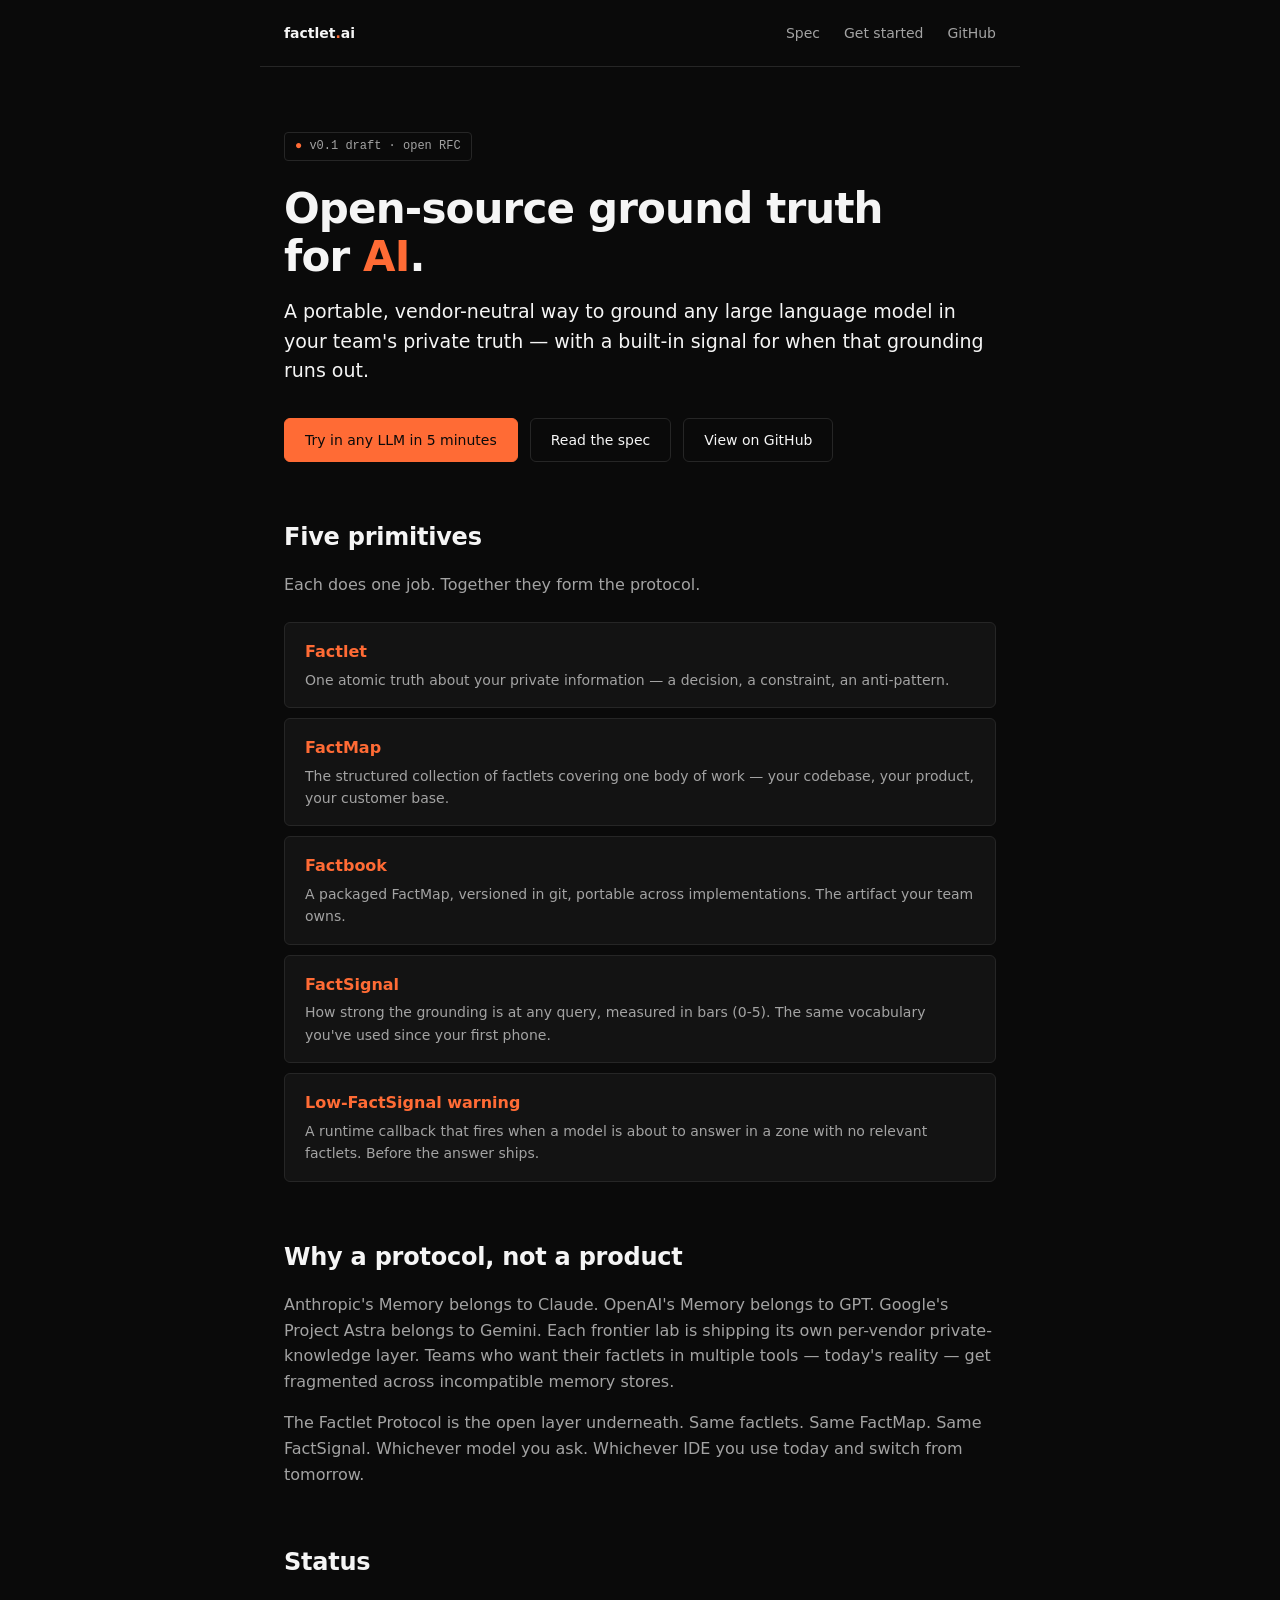
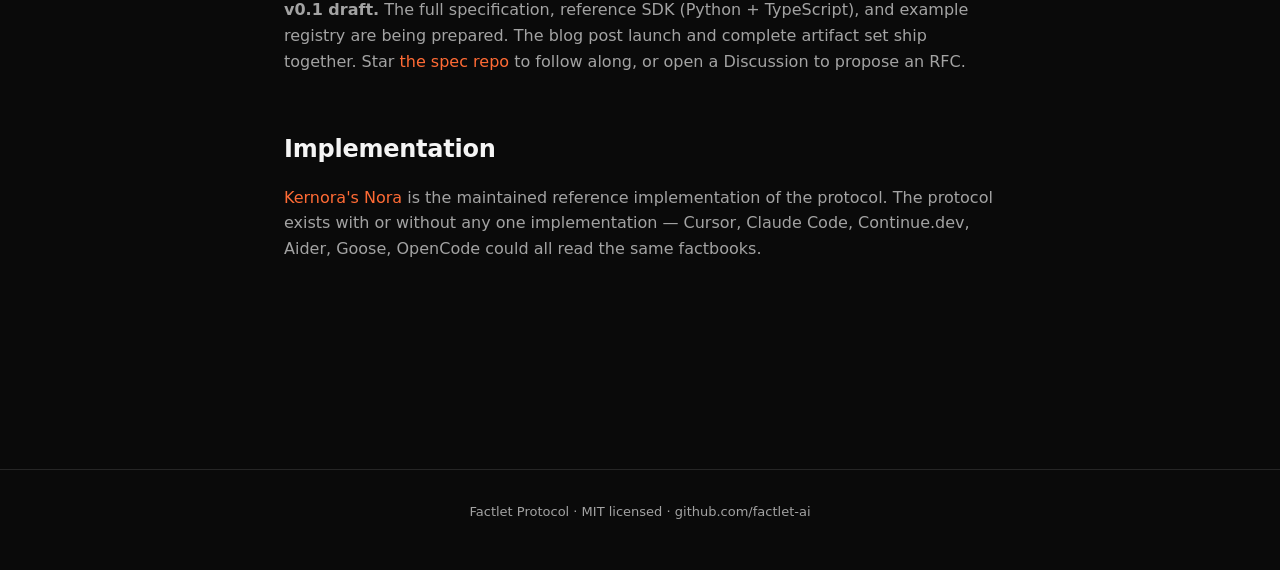
==== index.html @ 5bcba6ea "feat(site): add index.html" ====
<!DOCTYPE html>
<html lang="en">
<head>
  <meta charset="UTF-8">
  <meta name="viewport" content="width=device-width, initial-scale=1.0">
  <title>Factlet Protocol — open-source ground truth for AI</title>
  <meta name="description" content="An open, vendor-neutral specification for grounding any AI in your team's private truth — with a built-in signal for when that grounding runs out.">
  <link rel="stylesheet" href="styles.css">
</head>
<body>
  <nav>
    <a class="brand" href="/">factlet<span class="accent">.</span>ai</a>
    <ul>
      <li><a href="/protocol">Spec</a></li>
      <li><a href="/getting-started">Get started</a></li>
      <li><a href="https://github.com/factlet-ai">GitHub</a></li>
    </ul>
  </nav>

  <main class="container">
    <span class="badge"><span class="dot">●</span> v0.1 draft · open RFC</span>

    <h1>Open-source ground truth<br>for <span class="accent">AI</span>.</h1>

    <p class="lede">A portable, vendor-neutral way to ground any large language model in your team's private truth — with a built-in signal for when that grounding runs out.</p>

    <div class="cta-row">
      <a href="/getting-started" class="cta primary">Try in any LLM in 5 minutes</a>
      <a href="/protocol" class="cta">Read the spec</a>
      <a href="https://github.com/factlet-ai" class="cta">View on GitHub</a>
    </div>

    <h2>Five primitives</h2>
    <p>Each does one job. Together they form the protocol.</p>
    <ul class="primitives">
      <li><strong>Factlet</strong><p>One atomic truth about your private information — a decision, a constraint, an anti-pattern.</p></li>
      <li><strong>FactMap</strong><p>The structured collection of factlets covering one body of work — your codebase, your product, your customer base.</p></li>
      <li><strong>Factbook</strong><p>A packaged FactMap, versioned in git, portable across implementations. The artifact your team owns.</p></li>
      <li><strong>FactSignal</strong><p>How strong the grounding is at any query, measured in bars (0-5). The same vocabulary you've used since your first phone.</p></li>
      <li><strong>Low-FactSignal warning</strong><p>A runtime callback that fires when a model is about to answer in a zone with no relevant factlets. Before the answer ships.</p></li>
    </ul>

    <h2>Why a protocol, not a product</h2>
    <p>Anthropic's Memory belongs to Claude. OpenAI's Memory belongs to GPT. Google's Project Astra belongs to Gemini. Each frontier lab is shipping its own per-vendor private-knowledge layer. Teams who want their factlets in multiple tools — today's reality — get fragmented across incompatible memory stores.</p>
    <p>The Factlet Protocol is the open layer underneath. Same factlets. Same FactMap. Same FactSignal. Whichever model you ask. Whichever IDE you use today and switch from tomorrow.</p>

    <h2>Status</h2>
    <p><strong>v0.1 draft.</strong> The full specification, reference SDK (Python + TypeScript), and example registry are being prepared. The blog post launch and complete artifact set ship together. Star <a href="https://github.com/factlet-ai/spec">the spec repo</a> to follow along, or open a Discussion to propose an RFC.</p>

    <h2>Implementation</h2>
    <p><a href="https://kernora.ai">Kernora's Nora</a> is the maintained reference implementation of the protocol. The protocol exists with or without any one implementation — Cursor, Claude Code, Continue.dev, Aider, Goose, OpenCode could all read the same factbooks.</p>
  </main>

  <footer>
    <p>Factlet Protocol · MIT licensed · <a href="https://github.com/factlet-ai">github.com/factlet-ai</a></p>
  </footer>
</body>
</html>
---- styles.css ----
:root {
  --bg: #0a0a0a;
  --bg-card: #131313;
  --fg: #f5f5f5;
  --fg-dim: #a3a3a3;
  --fg-muted: #525252;
  --accent: #ff6b35;
  --accent-dim: #cc5429;
  --border: #262626;
  --code-bg: #1a1a1a;
}

* { box-sizing: border-box; margin: 0; padding: 0; }

html { scroll-behavior: smooth; }

body {
  background: var(--bg);
  color: var(--fg);
  font-family: -apple-system, BlinkMacSystemFont, "Segoe UI", system-ui, sans-serif;
  font-size: 16px;
  line-height: 1.6;
  -webkit-font-smoothing: antialiased;
}

.container {
  max-width: 760px;
  margin: 0 auto;
  padding: 64px 24px 96px;
}

nav {
  display: flex;
  justify-content: space-between;
  align-items: center;
  padding: 20px 24px;
  border-bottom: 1px solid var(--border);
  max-width: 760px;
  margin: 0 auto;
}
nav .brand { font-weight: 600; color: var(--fg); text-decoration: none; }
nav .brand .accent { color: var(--accent); }
nav ul { list-style: none; display: flex; gap: 24px; }
nav a { color: var(--fg-dim); text-decoration: none; font-size: 14px; }
nav a:hover { color: var(--fg); }

h1 {
  font-size: 42px;
  font-weight: 700;
  line-height: 1.15;
  letter-spacing: -0.02em;
  margin-bottom: 16px;
}
h1 .accent { color: var(--accent); }

h2 {
  font-size: 24px;
  font-weight: 600;
  margin-top: 56px;
  margin-bottom: 16px;
  letter-spacing: -0.01em;
}

h3 {
  font-size: 18px;
  font-weight: 600;
  margin-top: 32px;
  margin-bottom: 12px;
  color: var(--fg);
}

p { margin-bottom: 16px; color: var(--fg-dim); }
p.lede { font-size: 19px; line-height: 1.55; color: var(--fg); margin-bottom: 28px; }

a { color: var(--accent); text-decoration: none; }
a:hover { color: var(--accent-dim); text-decoration: underline; }

.badge {
  display: inline-block;
  font-size: 12px;
  padding: 4px 10px;
  border: 1px solid var(--border);
  border-radius: 4px;
  color: var(--fg-dim);
  margin-bottom: 24px;
  font-family: ui-monospace, SFMono-Regular, monospace;
}
.badge .dot { color: var(--accent); }

.primitives {
  list-style: none;
  margin: 24px 0;
}
.primitives li {
  padding: 16px 20px;
  background: var(--bg-card);
  border: 1px solid var(--border);
  border-radius: 6px;
  margin-bottom: 10px;
}
.primitives strong { color: var(--accent); font-weight: 600; }
.primitives p { margin: 4px 0 0; font-size: 14px; }

.cta-row {
  display: flex;
  gap: 12px;
  flex-wrap: wrap;
  margin-top: 32px;
  margin-bottom: 24px;
}
.cta {
  display: inline-block;
  padding: 10px 20px;
  border-radius: 6px;
  font-size: 14px;
  font-weight: 500;
  text-decoration: none;
  border: 1px solid var(--border);
  color: var(--fg);
}
.cta.primary { background: var(--accent); color: #0a0a0a; border-color: var(--accent); }
.cta.primary:hover { background: var(--accent-dim); border-color: var(--accent-dim); text-decoration: none; }
.cta:hover { border-color: var(--fg-muted); text-decoration: none; }

pre {
  background: var(--code-bg);
  border: 1px solid var(--border);
  border-radius: 6px;
  padding: 16px;
  overflow-x: auto;
  font-family: ui-monospace, SFMono-Regular, "SF Mono", monospace;
  font-size: 13px;
  line-height: 1.5;
  color: var(--fg);
  margin: 16px 0;
}
code {
  font-family: ui-monospace, SFMono-Regular, monospace;
  font-size: 0.9em;
  color: var(--accent);
  background: var(--code-bg);
  padding: 2px 6px;
  border-radius: 3px;
}
pre code { background: none; padding: 0; color: var(--fg); font-size: 13px; }

footer {
  border-top: 1px solid var(--border);
  margin-top: 96px;
  padding: 32px 24px;
  text-align: center;
  color: var(--fg-muted);
  font-size: 13px;
}
footer a { color: var(--fg-dim); }

.prompt-block {
  background: var(--bg-card);
  border: 1px solid var(--border);
  border-radius: 6px;
  padding: 20px;
  margin: 16px 0;
}
.prompt-block h3 { margin-top: 0; }
.prompt-block .prompt-meta { font-size: 13px; color: var(--fg-muted); margin-bottom: 12px; }
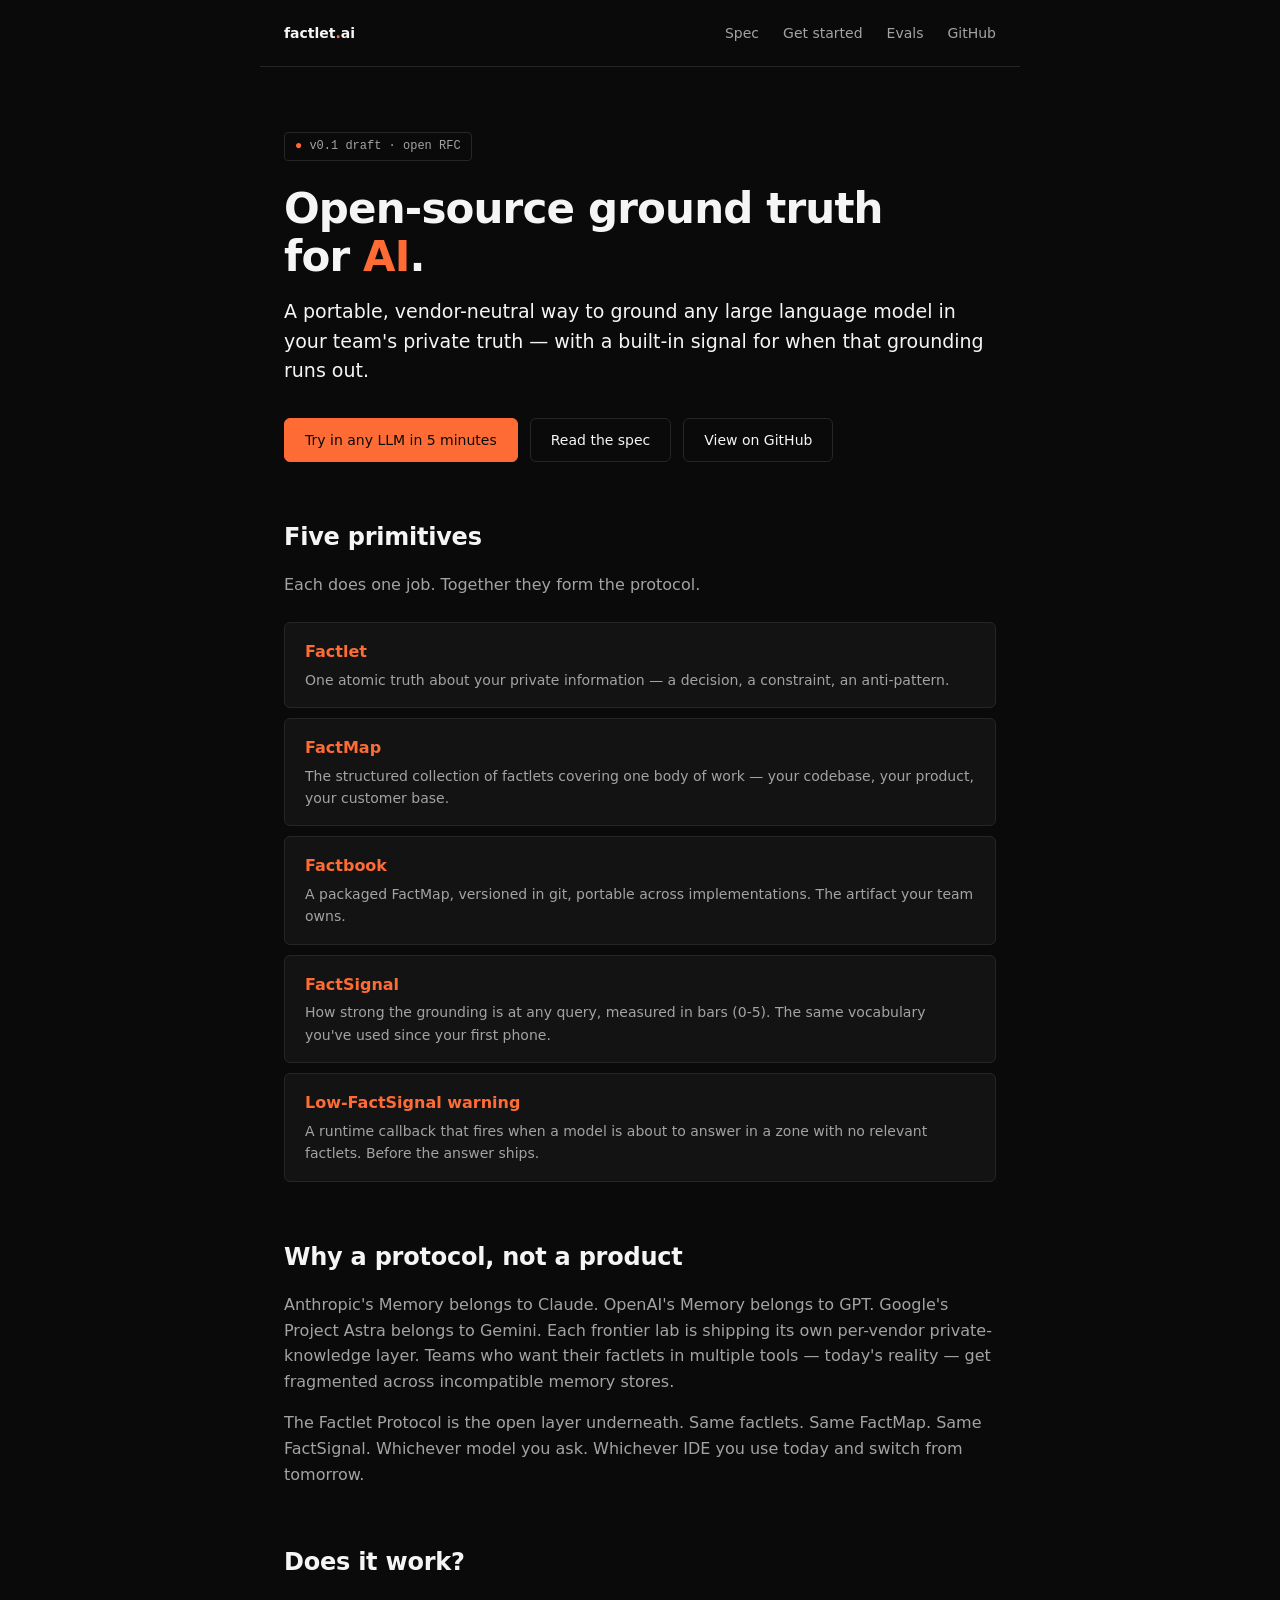
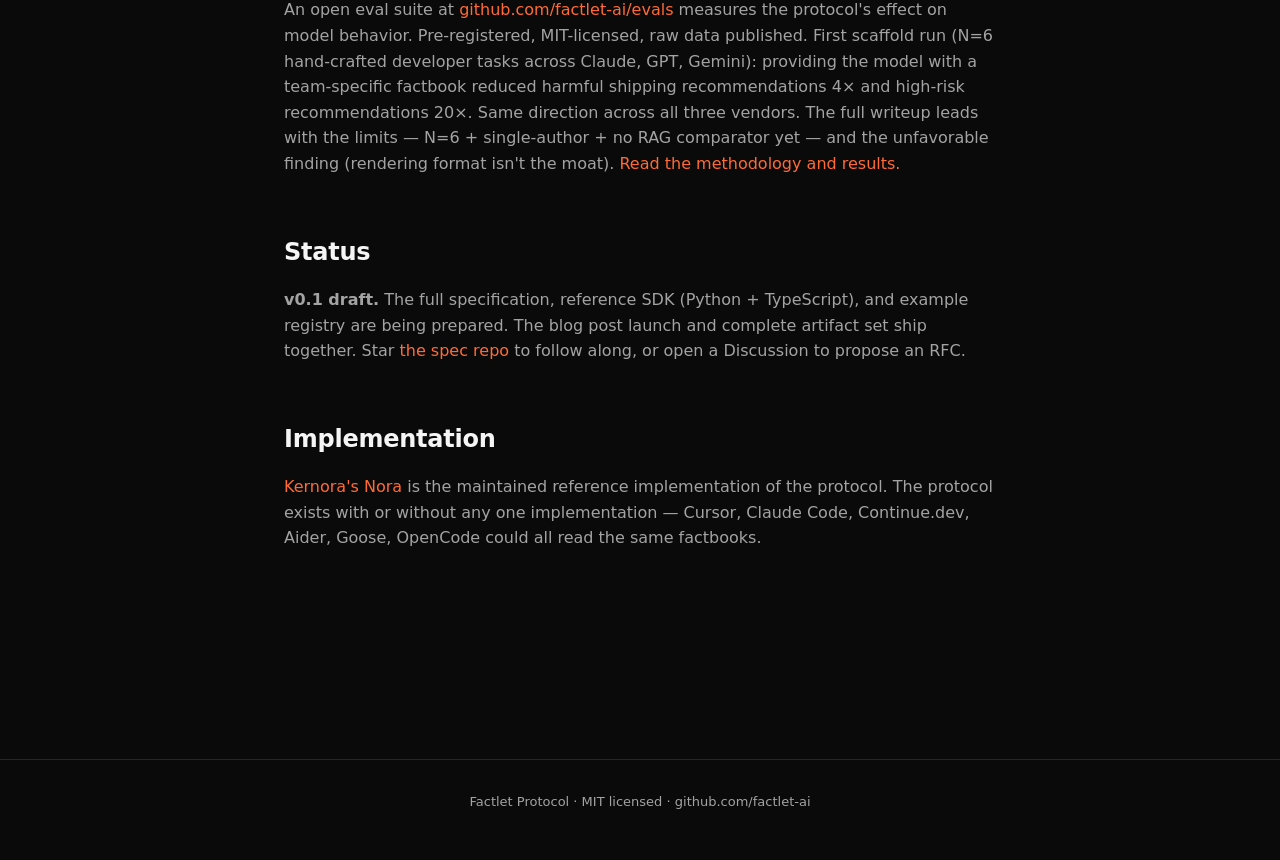
==== commit c8442a22: "feat(evals): /evals page + nav link + homepage eval section Surfaces the open eval suite (factlet-ai" ====
--- a/index.html
+++ b/index.html
@@ -5,7 +5,18 @@
   <meta name="viewport" content="width=device-width, initial-scale=1.0">
   <title>Factlet Protocol — open-source ground truth for AI</title>
   <meta name="description" content="An open, vendor-neutral specification for grounding any AI in your team's private truth — with a built-in signal for when that grounding runs out.">
-  <link rel="stylesheet" href="styles.css">
+  <link rel="stylesheet" href="/styles.css">
+  <link rel="icon" type="image/svg+xml" href="/favicon.svg">
+  <meta property="og:title" content="Factlet Protocol — open-source ground truth for AI">
+  <meta property="og:description" content="An open, vendor-neutral specification for grounding any AI in your team's private truth — with a built-in signal for when that grounding runs out.">
+  <meta property="og:image" content="https://factlet.ai/og-home.png">
+  <meta property="og:url" content="https://factlet.ai/">
+  <meta property="og:type" content="website">
+  <meta property="og:site_name" content="Factlet Protocol">
+  <meta name="twitter:card" content="summary_large_image">
+  <meta name="twitter:title" content="Factlet Protocol — open-source ground truth for AI">
+  <meta name="twitter:description" content="Open spec for grounding any LLM in your team's private truth, with a signal for when grounding runs out.">
+  <meta name="twitter:image" content="https://factlet.ai/og-home.png">
 </head>
 <body>
   <nav>
@@ -13,6 +24,7 @@
     <ul>
       <li><a href="/protocol">Spec</a></li>
       <li><a href="/getting-started">Get started</a></li>
+      <li><a href="/evals">Evals</a></li>
       <li><a href="https://github.com/factlet-ai">GitHub</a></li>
     </ul>
   </nav>
@@ -44,6 +56,9 @@
     <p>Anthropic's Memory belongs to Claude. OpenAI's Memory belongs to GPT. Google's Project Astra belongs to Gemini. Each frontier lab is shipping its own per-vendor private-knowledge layer. Teams who want their factlets in multiple tools — today's reality — get fragmented across incompatible memory stores.</p>
     <p>The Factlet Protocol is the open layer underneath. Same factlets. Same FactMap. Same FactSignal. Whichever model you ask. Whichever IDE you use today and switch from tomorrow.</p>
 
+    <h2>Does it work?</h2>
+    <p>An open eval suite at <a href="https://github.com/factlet-ai/evals">github.com/factlet-ai/evals</a> measures the protocol's effect on model behavior. Pre-registered, MIT-licensed, raw data published. First scaffold run (N=6 hand-crafted developer tasks across Claude, GPT, Gemini): providing the model with a team-specific factbook reduced harmful shipping recommendations 4× and high-risk recommendations 20×. Same direction across all three vendors. The full writeup leads with the limits — N=6 + single-author + no RAG comparator yet — and the unfavorable finding (rendering format isn't the moat). <a href="/evals">Read the methodology and results.</a></p>
+
     <h2>Status</h2>
     <p><strong>v0.1 draft.</strong> The full specification, reference SDK (Python + TypeScript), and example registry are being prepared. The blog post launch and complete artifact set ship together. Star <a href="https://github.com/factlet-ai/spec">the spec repo</a> to follow along, or open a Discussion to propose an RFC.</p>
 
--- a/styles.css
+++ b/styles.css
@@ -3,11 +3,13 @@
   --bg-card: #131313;
   --fg: #f5f5f5;
   --fg-dim: #a3a3a3;
-  --fg-muted: #525252;
+  --fg-muted: #6b7280;
   --accent: #ff6b35;
   --accent-dim: #cc5429;
   --border: #262626;
+  --border-soft: #1f1f1f;
   --code-bg: #1a1a1a;
+  --success: #10b981;
 }
 
 * { box-sizing: border-box; margin: 0; padding: 0; }
@@ -132,7 +134,7 @@
   font-size: 13px;
   line-height: 1.5;
   color: var(--fg);
-  margin: 16px 0;
+  margin: 16px 0 0;
 }
 code {
   font-family: ui-monospace, SFMono-Regular, monospace;
@@ -149,7 +151,7 @@
   margin-top: 96px;
   padding: 32px 24px;
   text-align: center;
-  color: var(--fg-muted);
+  color: var(--fg-dim);
   font-size: 13px;
 }
 footer a { color: var(--fg-dim); }
@@ -162,4 +164,58 @@
   margin: 16px 0;
 }
 .prompt-block h3 { margin-top: 0; }
-.prompt-block .prompt-meta { font-size: 13px; color: var(--fg-muted); margin-bottom: 12px; }
+.prompt-block .prompt-meta {
+  font-size: 13px;
+  color: var(--fg-dim);
+  margin-bottom: 12px;
+  font-family: ui-monospace, SFMono-Regular, monospace;
+}
+
+.code-wrap {
+  position: relative;
+  margin-top: 12px;
+}
+.copy-btn {
+  position: absolute;
+  top: 10px;
+  right: 10px;
+  background: var(--bg);
+  border: 1px solid var(--border);
+  color: var(--fg-dim);
+  padding: 5px 12px;
+  border-radius: 4px;
+  font-size: 12px;
+  font-weight: 500;
+  cursor: pointer;
+  font-family: -apple-system, BlinkMacSystemFont, system-ui, sans-serif;
+  transition: color 120ms, border-color 120ms;
+  z-index: 1;
+}
+.copy-btn:hover {
+  color: var(--fg);
+  border-color: var(--fg-muted);
+}
+.copy-btn.copied {
+  color: var(--success);
+  border-color: var(--success);
+}
+.code-wrap pre { margin-top: 0; }
+
+.roi-callout {
+  background: var(--bg-card);
+  border: 1px solid var(--accent);
+  border-left-width: 3px;
+  border-radius: 6px;
+  padding: 16px 20px;
+  margin: 16px 0;
+  font-size: 14px;
+  color: var(--fg);
+}
+.roi-callout strong { color: var(--accent); }
+
+@media (max-width: 600px) {
+  h1 { font-size: 32px; }
+  .container { padding: 40px 16px 64px; }
+  nav { padding: 16px; }
+  nav ul { gap: 16px; }
+}
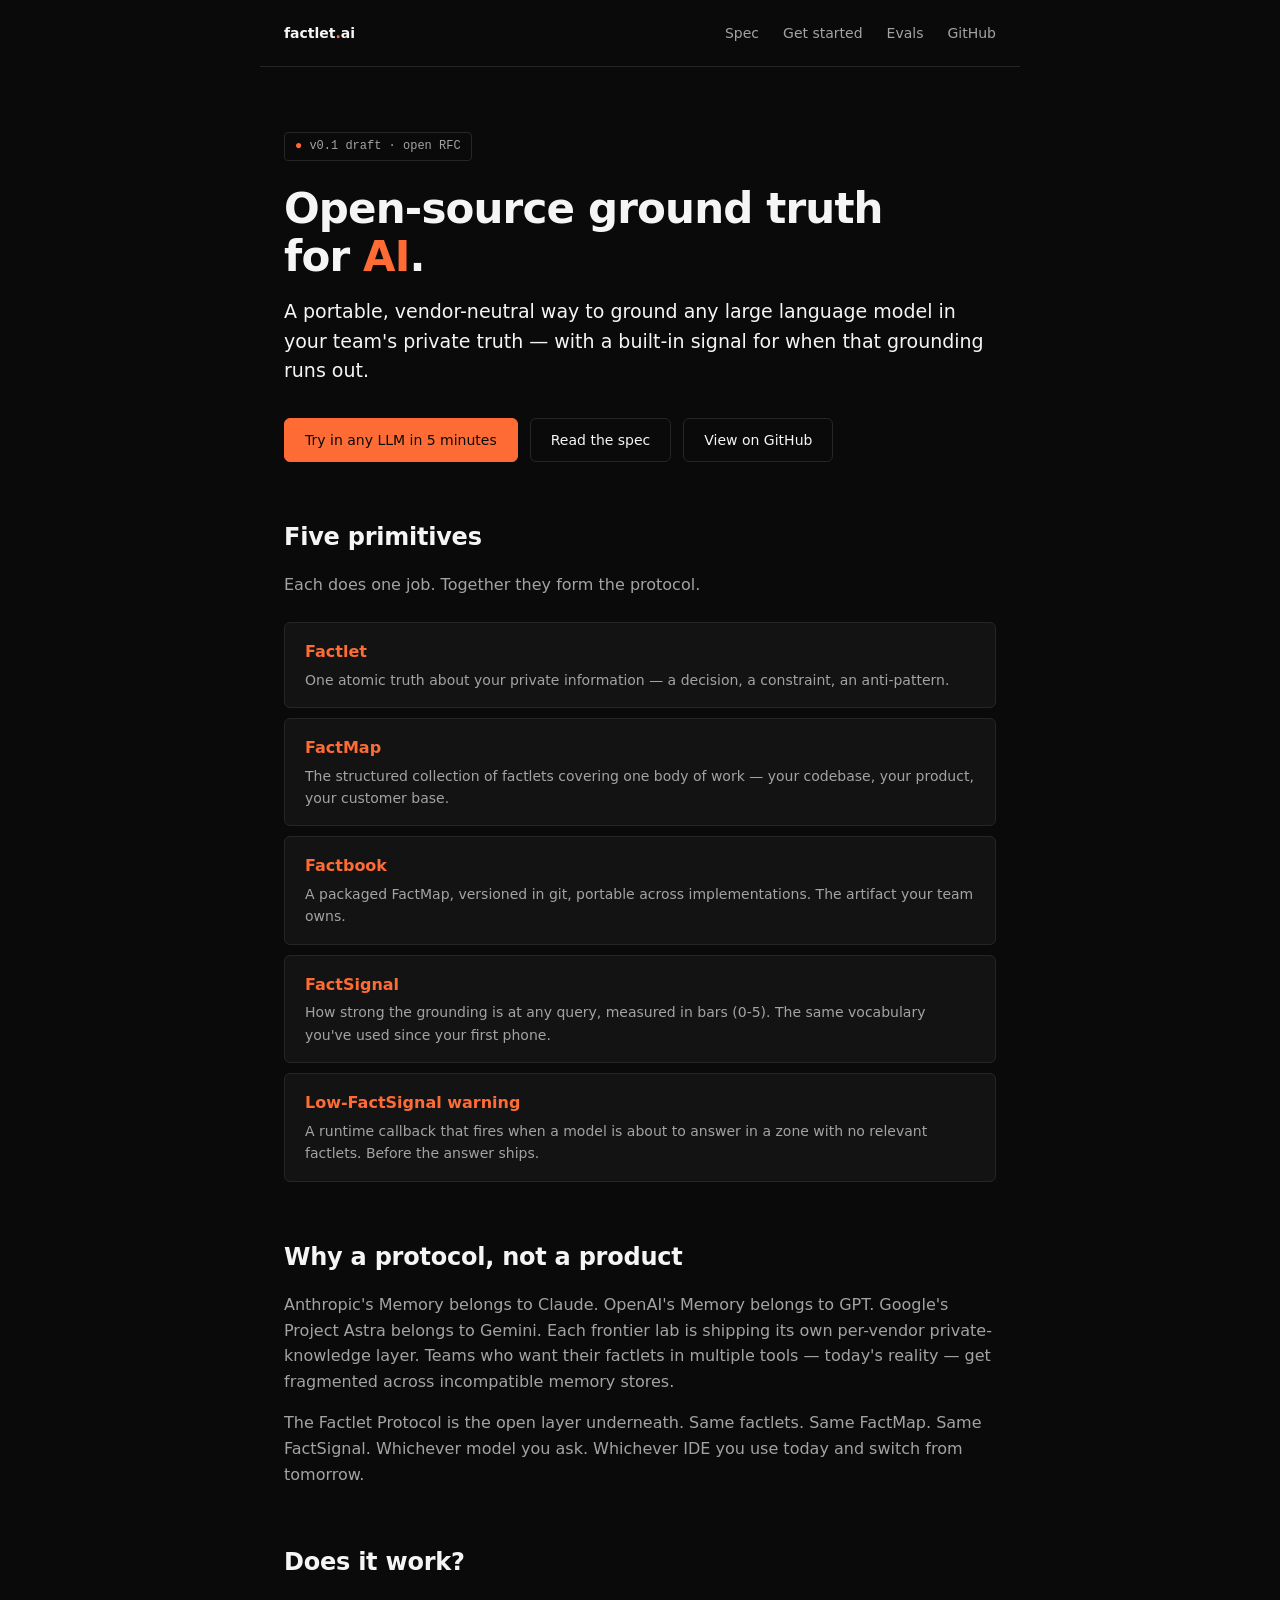
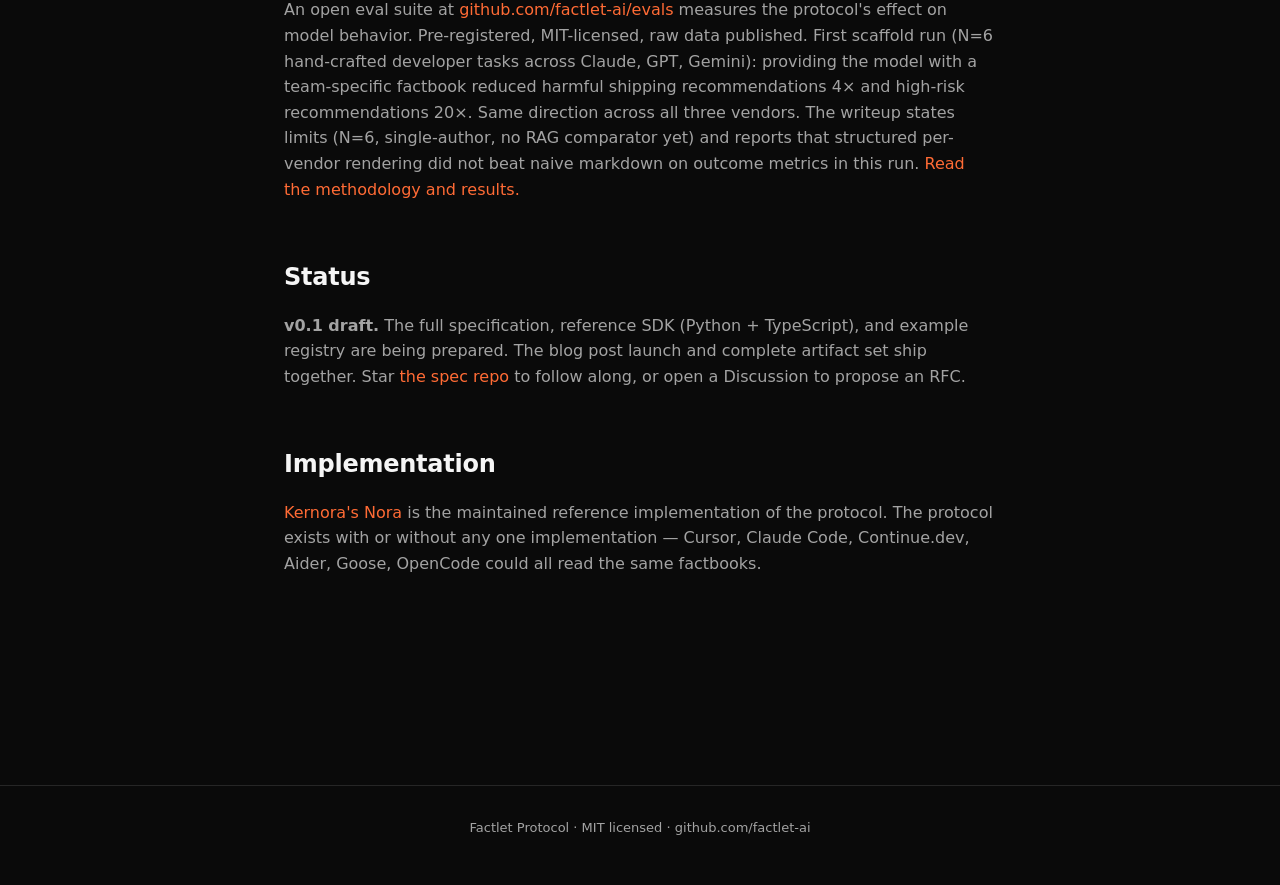
==== commit 89a59c70: "content: scrub residual editorial voice across factlet.ai pages Same scrub pass as the eval-doc clea" ====
--- a/index.html
+++ b/index.html
@@ -57,7 +57,7 @@
     <p>The Factlet Protocol is the open layer underneath. Same factlets. Same FactMap. Same FactSignal. Whichever model you ask. Whichever IDE you use today and switch from tomorrow.</p>
 
     <h2>Does it work?</h2>
-    <p>An open eval suite at <a href="https://github.com/factlet-ai/evals">github.com/factlet-ai/evals</a> measures the protocol's effect on model behavior. Pre-registered, MIT-licensed, raw data published. First scaffold run (N=6 hand-crafted developer tasks across Claude, GPT, Gemini): providing the model with a team-specific factbook reduced harmful shipping recommendations 4× and high-risk recommendations 20×. Same direction across all three vendors. The full writeup leads with the limits — N=6 + single-author + no RAG comparator yet — and the unfavorable finding (rendering format isn't the moat). <a href="/evals">Read the methodology and results.</a></p>
+    <p>An open eval suite at <a href="https://github.com/factlet-ai/evals">github.com/factlet-ai/evals</a> measures the protocol's effect on model behavior. Pre-registered, MIT-licensed, raw data published. First scaffold run (N=6 hand-crafted developer tasks across Claude, GPT, Gemini): providing the model with a team-specific factbook reduced harmful shipping recommendations 4× and high-risk recommendations 20×. Same direction across all three vendors. The writeup states limits (N=6, single-author, no RAG comparator yet) and reports that structured per-vendor rendering did not beat naive markdown on outcome metrics in this run. <a href="/evals">Read the methodology and results.</a></p>
 
     <h2>Status</h2>
     <p><strong>v0.1 draft.</strong> The full specification, reference SDK (Python + TypeScript), and example registry are being prepared. The blog post launch and complete artifact set ship together. Star <a href="https://github.com/factlet-ai/spec">the spec repo</a> to follow along, or open a Discussion to propose an RFC.</p>
